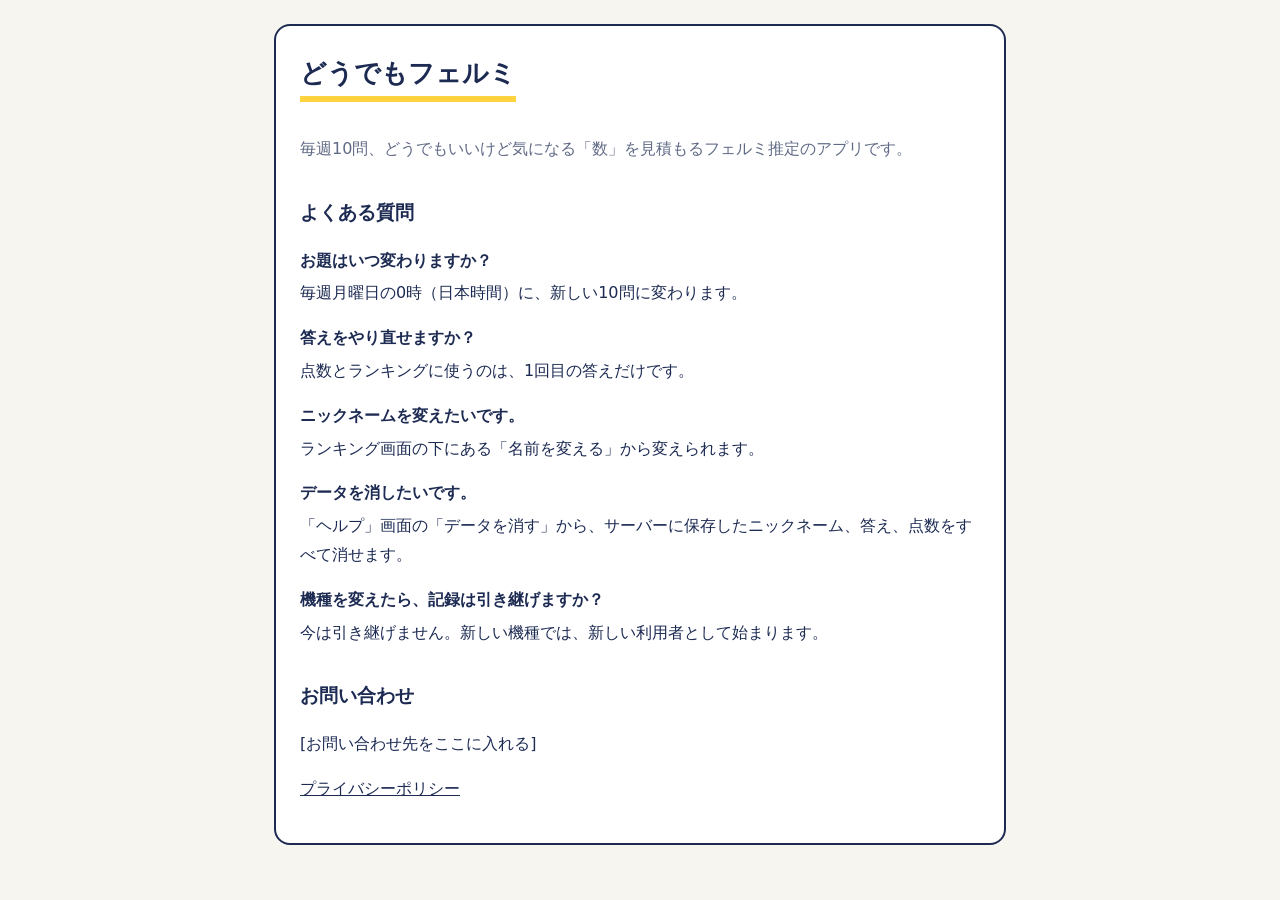
==== index.html @ 84603ffa "リリース準備: iOSの設定とEASのビルド設定、データを消す機能、プライバシーポリシーとサポートページの下書き Co-Authored-By: Claude Opus 5.5 <noreply@an" ====
<!doctype html>
<html lang="ja">
<head>
<meta charset="utf-8">
<meta name="viewport" content="width=device-width, initial-scale=1">
<title>どうでもフェルミ サポート</title>
<link rel="stylesheet" href="style.css">
</head>
<body>
<main>
  <h1>どうでもフェルミ</h1>
  <p class="lead">毎週10問、どうでもいいけど気になる「数」を見積もるフェルミ推定のアプリです。</p>

  <h2>よくある質問</h2>
  <h3>お題はいつ変わりますか？</h3>
  <p>毎週月曜日の0時（日本時間）に、新しい10問に変わります。</p>

  <h3>答えをやり直せますか？</h3>
  <p>点数とランキングに使うのは、1回目の答えだけです。</p>

  <h3>ニックネームを変えたいです。</h3>
  <p>ランキング画面の下にある「名前を変える」から変えられます。</p>

  <h3>データを消したいです。</h3>
  <p>「ヘルプ」画面の「データを消す」から、サーバーに保存したニックネーム、答え、点数をすべて消せます。</p>

  <h3>機種を変えたら、記録は引き継げますか？</h3>
  <p>今は引き継げません。新しい機種では、新しい利用者として始まります。</p>

  <h2>お問い合わせ</h2>
  <p>[お問い合わせ先をここに入れる]</p>

  <p><a href="privacy.html">プライバシーポリシー</a></p>
</main>
</body>
</html>
---- style.css ----
:root {
  --navy: #1d2b53;
  --yellow: #ffd23f;
  --paper: #f7f5ef;
  --card: #ffffff;
}

body {
  margin: 0;
  padding: 24px 16px;
  background: var(--paper);
  color: var(--navy);
  font-family: system-ui, -apple-system, "Hiragino Sans", "Noto Sans JP", sans-serif;
  line-height: 1.8;
}

main {
  max-width: 680px;
  margin: 0 auto;
  padding: 24px;
  background: var(--card);
  border: 2px solid var(--navy);
  border-radius: 16px;
}

h1 {
  margin-top: 0;
  font-size: 1.6rem;
  border-bottom: 6px solid var(--yellow);
  display: inline-block;
}

h2 {
  margin-top: 2rem;
  font-size: 1.2rem;
}

h3 {
  margin-bottom: 0;
  font-size: 1rem;
}

h3 + p {
  margin-top: 0.25rem;
}

a {
  color: var(--navy);
}

.lead,
.date,
.back {
  color: rgba(29, 43, 83, 0.7);
}
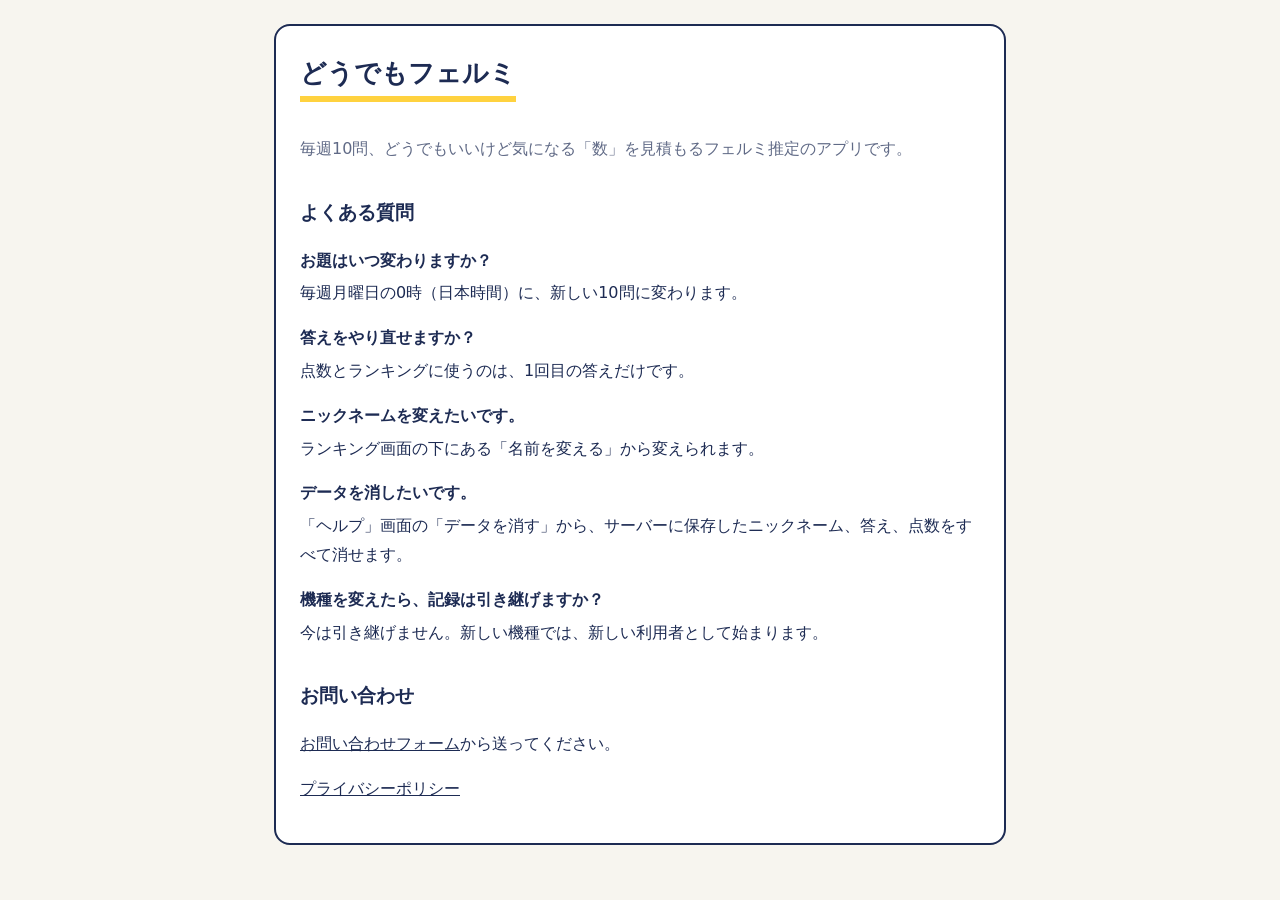
==== commit bb940686: "サポートページに問い合わせフォームを足し、送られた内容をSupabaseに保存する Co-Authored-By: Claude Opus 5.5 <noreply@anthropic.com>" ====
--- a/index.html
+++ b/index.html
@@ -28,7 +28,7 @@
   <p>今は引き継げません。新しい機種では、新しい利用者として始まります。</p>
 
   <h2>お問い合わせ</h2>
-  <p>[お問い合わせ先をここに入れる]</p>
+  <p><a href="contact.html">お問い合わせフォーム</a>から送ってください。</p>
 
   <p><a href="privacy.html">プライバシーポリシー</a></p>
 </main>
--- a/style.css
+++ b/style.css
@@ -53,3 +53,47 @@
 .back {
   color: rgba(29, 43, 83, 0.7);
 }
+
+form {
+  display: grid;
+  gap: 8px;
+}
+
+label {
+  margin-top: 8px;
+  font-weight: bold;
+}
+
+select,
+textarea,
+input,
+button {
+  font: inherit;
+  color: var(--navy);
+  border: 2px solid var(--navy);
+  border-radius: 12px;
+  padding: 10px 12px;
+  background: var(--card);
+}
+
+button {
+  margin-top: 12px;
+  background: var(--yellow);
+  font-weight: bold;
+  cursor: pointer;
+}
+
+button:disabled {
+  opacity: 0.5;
+}
+
+.trap {
+  position: absolute;
+  left: -9999px;
+}
+
+.note {
+  margin-top: 24px;
+  font-size: 0.9rem;
+  color: rgba(29, 43, 83, 0.7);
+}
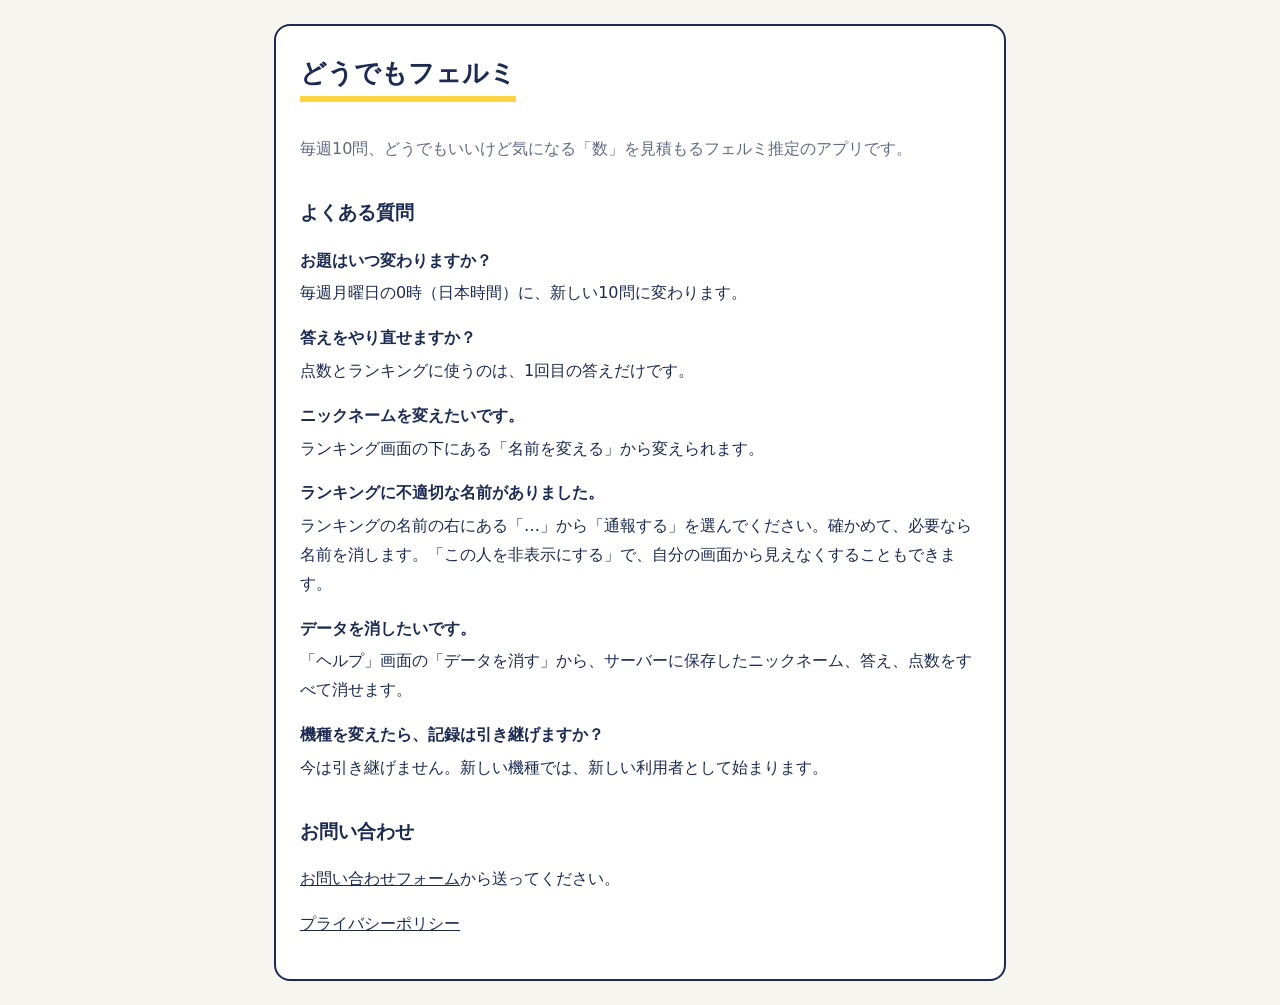
==== commit 817feaae: "ニックネームの対策: 使えない言葉の判定、ランキングからの通報、この人を非表示 Co-Authored-By: Claude Opus 5.5 <noreply@anthropic.com>" ====
--- a/index.html
+++ b/index.html
@@ -21,6 +21,9 @@
   <h3>ニックネームを変えたいです。</h3>
   <p>ランキング画面の下にある「名前を変える」から変えられます。</p>
 
+  <h3>ランキングに不適切な名前がありました。</h3>
+  <p>ランキングの名前の右にある「…」から「通報する」を選んでください。確かめて、必要なら名前を消します。「この人を非表示にする」で、自分の画面から見えなくすることもできます。</p>
+
   <h3>データを消したいです。</h3>
   <p>「ヘルプ」画面の「データを消す」から、サーバーに保存したニックネーム、答え、点数をすべて消せます。</p>
 
